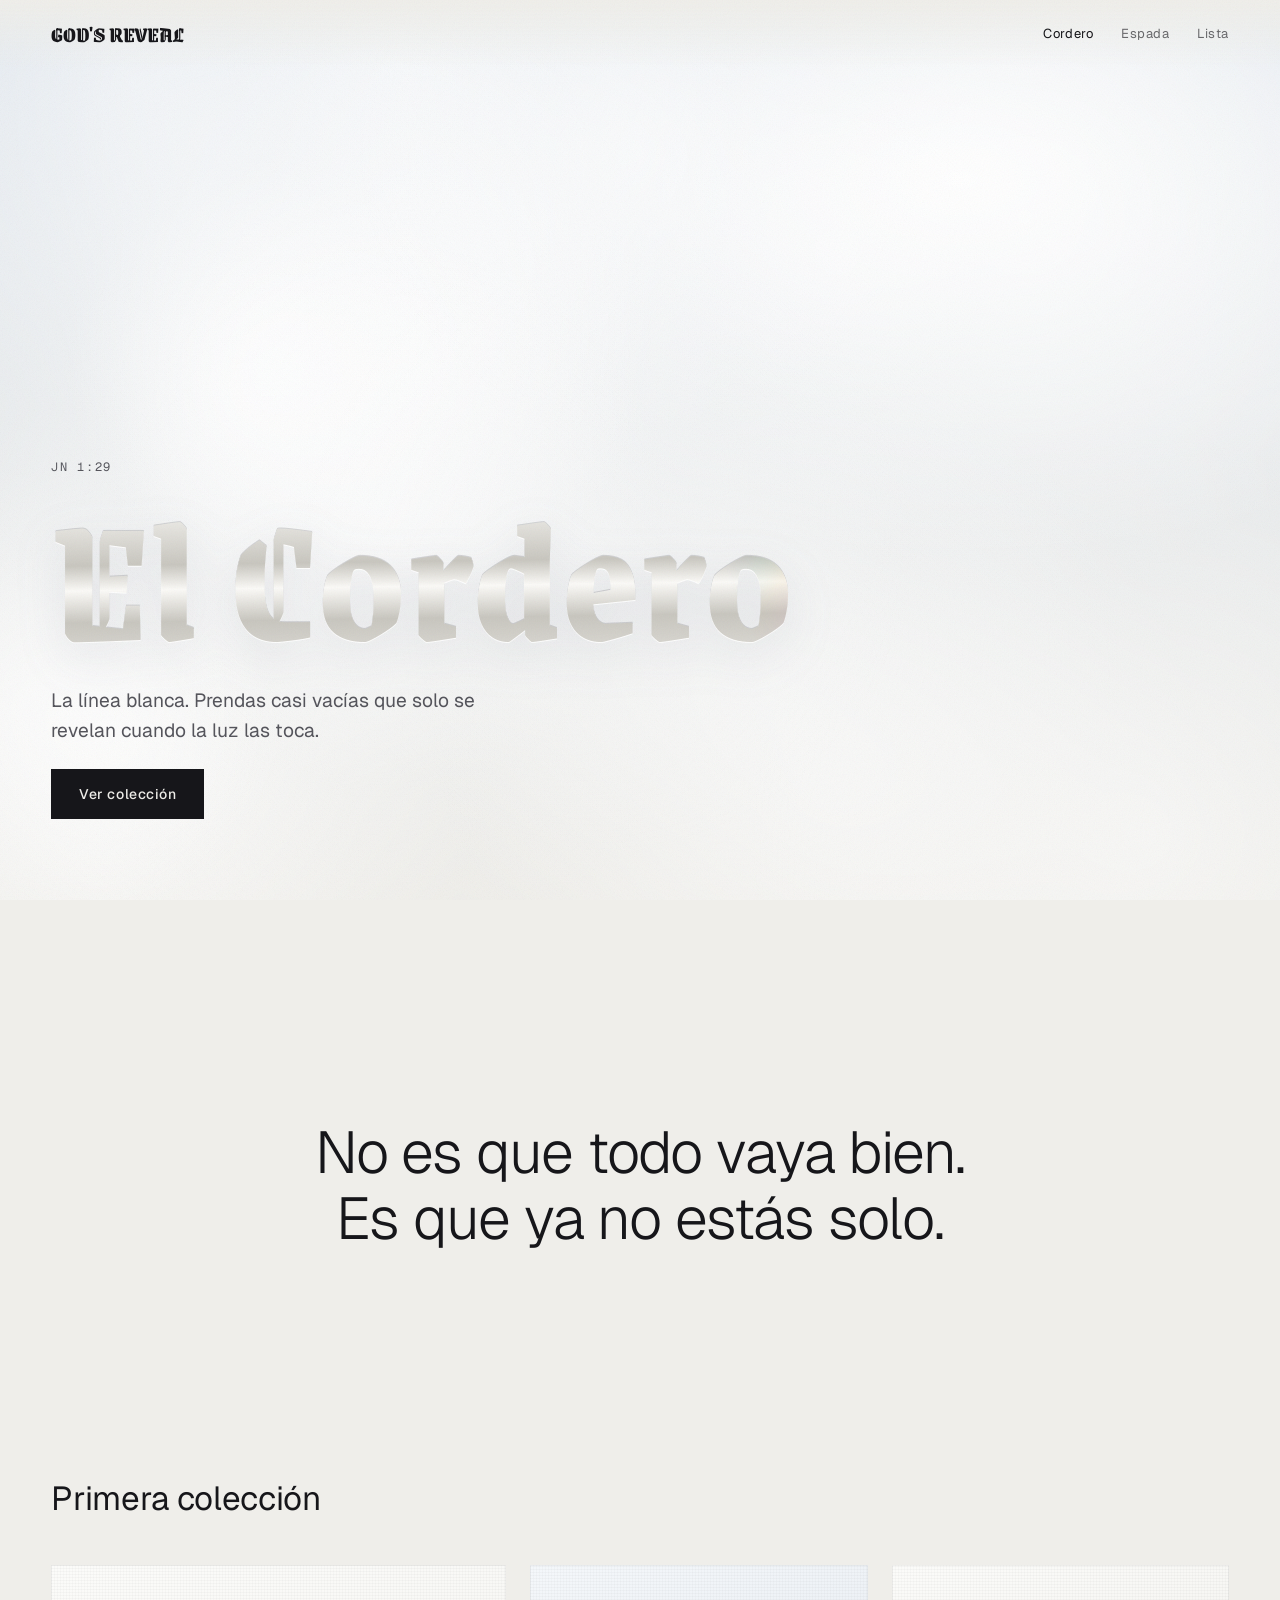
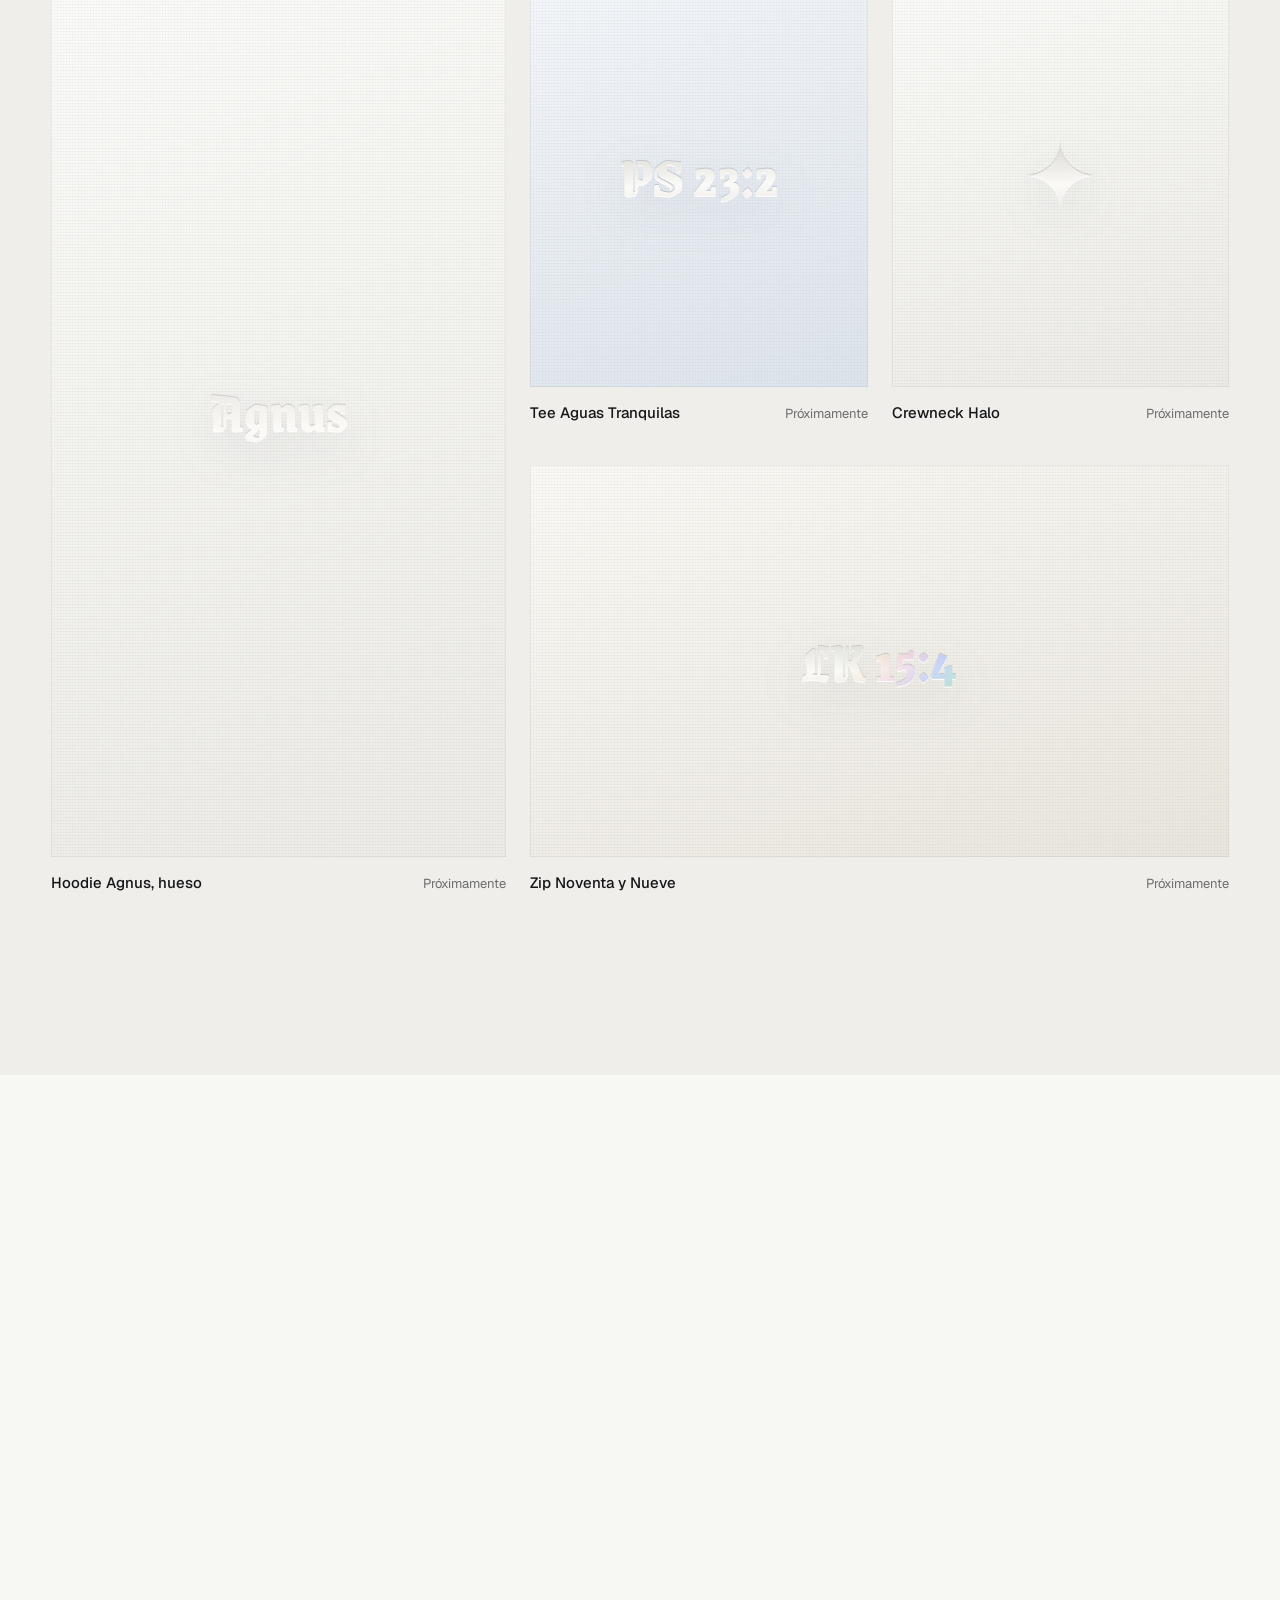
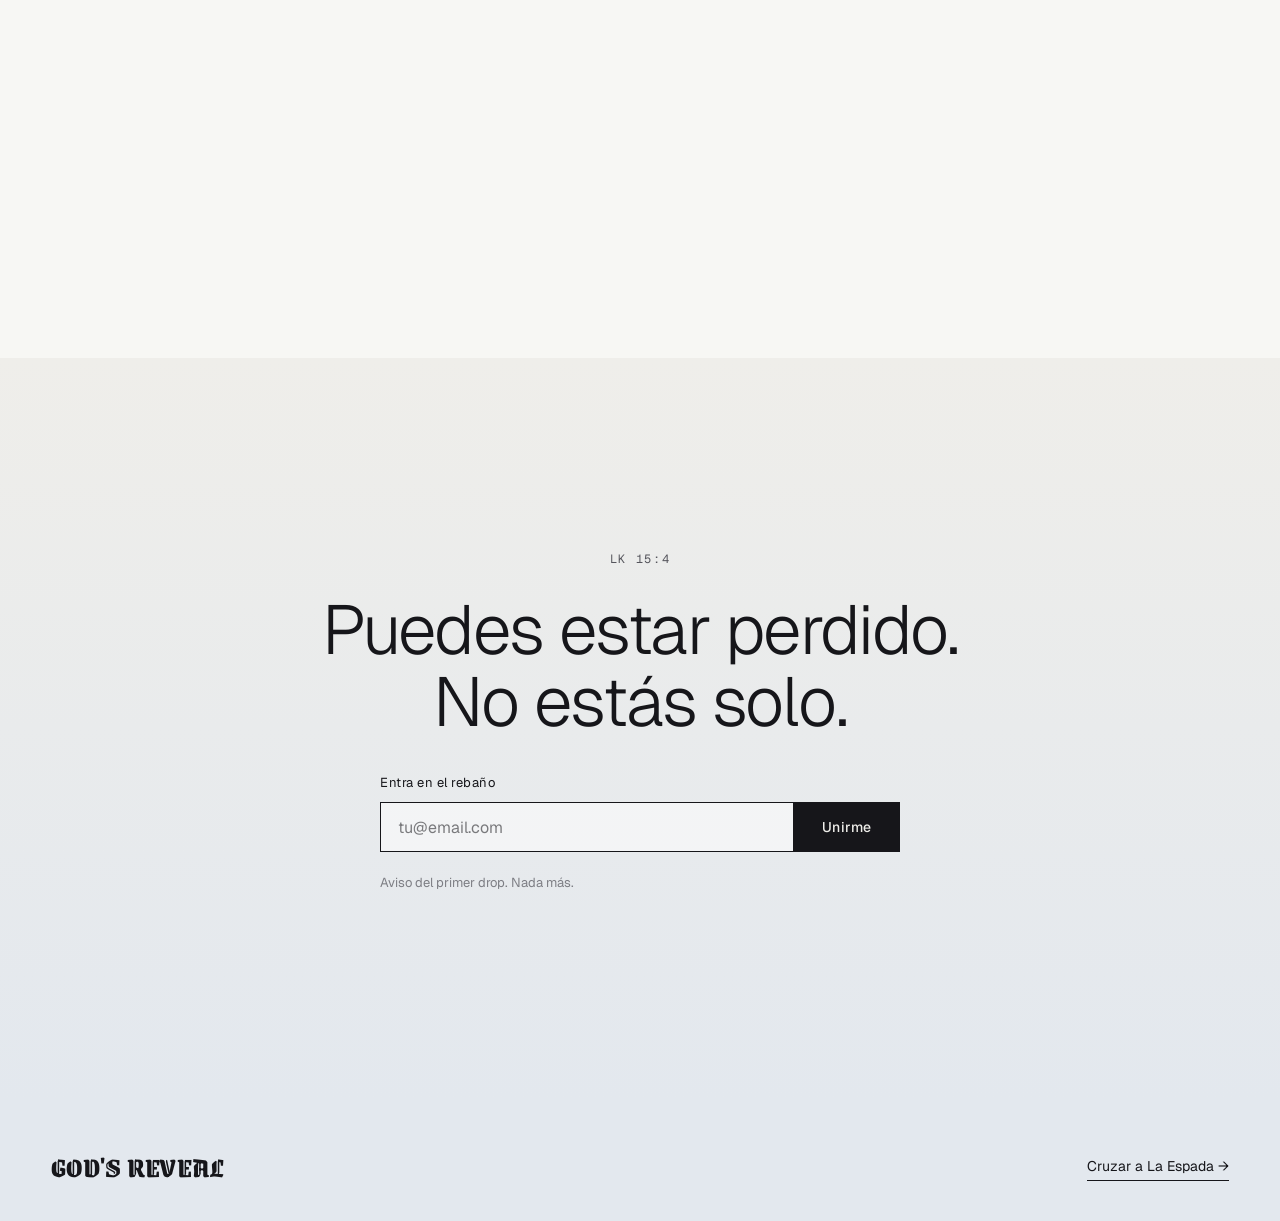
==== cordero.html @ 2a8321cd "Primera versión de la web: umbral, El Cordero y La Espada Co-Authored-By: Claude Opus 5.5 <noreply@a" ====
<!doctype html>
<html lang="es">
<head>
  <meta charset="utf-8">
  <meta name="viewport" content="width=device-width, initial-scale=1">
  <title>El Cordero | GOD'S REVEAL</title>
  <meta name="description" content="El Cordero. La línea blanca de GOD'S REVEAL: paz, luz y rebaño. Acabados en film holográfico transparente.">
  <meta name="theme-color" content="#efeeea">
  <link rel="preconnect" href="https://fonts.googleapis.com">
  <link rel="preconnect" href="https://fonts.gstatic.com" crossorigin>
  <link href="https://fonts.googleapis.com/css2?family=Geist:wght@300..700&family=Geist+Mono:wght@400;500&family=Grenze+Gotisch:wght@600..900&display=swap" rel="stylesheet">
  <link rel="stylesheet" href="assets/css/base.css">
  <link rel="stylesheet" href="assets/css/lamb.css">
</head>
<body class="lamb grain">

  <header class="nav">
    <div class="wrap">
      <a class="nav__brand" href="index.html">GOD'S REVEAL</a>
      <nav class="nav__links" aria-label="Mundos">
        <a href="cordero.html" aria-current="page">Cordero</a>
        <a href="espada.html">Espada</a>
        <a class="hide-sm" href="#rebano">Lista</a>
      </nav>
    </div>
  </header>

  <main>
    <!-- HERO -->
    <section class="l-hero">
      <canvas class="atmos" data-atmos="cloud" aria-hidden="true"></canvas>
      <div class="wrap l-hero__grid">
        <div class="l-hero__copy">
          <span class="code rv">JN 1:29</span>
          <h1 class="l-hero__title mark holo rv" data-d="1" data-light data-text="El Cordero">El Cordero</h1>
          <p class="l-hero__sub rv" data-d="2">La línea blanca. Prendas casi vacías que solo se revelan cuando la luz las toca.</p>
          <div class="rv" data-d="3">
            <a class="btn btn--solid" href="#coleccion">Ver colección</a>
          </div>
        </div>
      </div>
    </section>

    <!-- MANIFIESTO -->
    <section class="l-manifesto">
      <div class="wrap">
        <p class="l-manifesto__text rv">No es que todo vaya bien.<br>Es que ya no estás solo.</p>
      </div>
    </section>

    <!-- COLECCION -->
    <section class="l-coll" id="coleccion" aria-labelledby="coll-title">
      <div class="wrap">
        <h2 class="l-coll__title rv" id="coll-title">Primera colección</h2>
        <div class="l-coll__grid">
          <!-- TODO: foto real de producto 1600x2000 -->
          <article class="piece piece--xl rv">
            <div class="piece__media l-swatch"><span class="piece__print holo" data-light data-text="Agnus">Agnus</span></div>
            <div class="piece__meta"><span class="piece__name">Hoodie Agnus, hueso</span><span class="piece__status">Próximamente</span></div>
          </article>
          <!-- TODO: foto real de producto 1200x1500 -->
          <article class="piece rv" data-d="1">
            <div class="piece__media l-swatch l-swatch--sky"><span class="piece__print holo" data-light data-text="PS 23:2">PS 23:2</span></div>
            <div class="piece__meta"><span class="piece__name">Tee Aguas Tranquilas</span><span class="piece__status">Próximamente</span></div>
          </article>
          <!-- TODO: foto real de producto 1200x1500 -->
          <article class="piece rv" data-d="2">
            <div class="piece__media l-swatch"><span class="piece__print piece__print--sm holo" data-light data-text="✦">✦</span></div>
            <div class="piece__meta"><span class="piece__name">Crewneck Halo</span><span class="piece__status">Próximamente</span></div>
          </article>
          <!-- TODO: foto real de producto 1600x1000 -->
          <article class="piece piece--wide rv">
            <div class="piece__media l-swatch l-swatch--cream"><span class="piece__print holo" data-light data-text="LK 15:4">LK 15:4</span></div>
            <div class="piece__meta"><span class="piece__name">Zip Noventa y Nueve</span><span class="piece__status">Próximamente</span></div>
          </article>
        </div>
      </div>
    </section>

    <!-- MATERIAL -->
    <section class="l-material" aria-labelledby="mat-title">
      <div class="wrap l-material__grid">
        <div class="l-material__copy">
          <h2 class="l-material__title rv" id="mat-title">No está impreso. Está en la luz.</h2>
          <p class="rv" data-d="1">Film holográfico transparente sobre algodón pesado. De frente casi no se ve. Gíralo y aparece.</p>
          <p class="l-material__hint rv" data-d="2">Pasa el cursor por el panel. En el móvil, inclínalo.</p>
        </div>
        <div class="reveal-panel rv" data-d="1" aria-label="Panel interactivo: una cita escondida que aparece con la luz">
          <span class="reveal-panel__lit holo" data-light aria-hidden="true" data-text="1 CO&#10;13:12">1 CO<br>13:12</span>
        </div>
      </div>
    </section>

    <!-- REBAÑO -->
    <section class="l-flock" id="rebano" aria-labelledby="flock-title">
      <div class="wrap l-flock__inner">
        <span class="code rv">LK 15:4</span>
        <h2 class="l-flock__title rv" data-d="1" id="flock-title">Puedes estar perdido.<br>No estás solo.</h2>
        <form class="l-flock__form rv" data-d="2" data-list data-ok="Estás dentro. Te avisaremos antes que a nadie." novalidate>
          <div class="field">
            <label for="email-lamb">Entra en el rebaño</label>
            <div class="field__row">
              <input id="email-lamb" type="email" name="email" autocomplete="email" placeholder="tu@email.com" required aria-describedby="help-lamb">
              <button class="btn btn--solid" type="submit">Unirme</button>
            </div>
            <p class="field__help" id="help-lamb" aria-live="polite">Aviso del primer drop. Nada más.</p>
          </div>
        </form>
      </div>
    </section>
  </main>

  <footer class="foot">
    <div class="wrap">
      <span class="mark foot__mark">GOD'S REVEAL</span>
      <a class="foot__cross" href="espada.html">Cruzar a La Espada <span aria-hidden="true">→</span></a>
    </div>
  </footer>

  <script src="assets/js/site.js" defer></script>
</body>
</html>
---- assets/css/base.css ----
/* GOD'S REVEAL - base
   Regla de oro: nada se muestra del todo. Todo se revela. */

:root {
  --bone: #efeeea;
  --paper: #f7f7f4;
  --mist: #dde3ea;
  --smoke: #8a8a91;
  --char: #1c1c20;
  --ink: #0d0d0f;

  --font-mark: "Grenze Gotisch", serif;
  --font-sans: "Geist", system-ui, sans-serif;
  --font-mono: "Geist Mono", ui-monospace, monospace;

  --ease: cubic-bezier(0.16, 1, 0.3, 1);
  --gutter: clamp(16px, 4vw, 56px);
  --max: 1400px;

  /* z-index scale */
  --z-atmos: 0;
  --z-content: 1;
  --z-nav: 20;
  --z-grain: 40;
  --z-veil: 60;
}

*, *::before, *::after { box-sizing: border-box; }
html { -webkit-text-size-adjust: 100%; }
body {
  margin: 0;
  font-family: var(--font-sans);
  font-size: 16px;
  line-height: 1.6;
  -webkit-font-smoothing: antialiased;
  text-rendering: optimizeLegibility;
  overflow-x: hidden;
}
img { max-width: 100%; display: block; }
a { color: inherit; text-decoration: none; }
button, input { font: inherit; color: inherit; }

.wrap { width: 100%; max-width: var(--max); margin: 0 auto; padding: 0 var(--gutter); }
.sr-only {
  position: absolute; width: 1px; height: 1px; padding: 0; margin: -1px;
  overflow: hidden; clip: rect(0 0 0 0); white-space: nowrap; border: 0;
}

:focus-visible { outline: 2px solid currentColor; outline-offset: 4px; }

/* ---------- wordmark ---------- */
.mark {
  font-family: var(--font-mark);
  font-weight: 800;
  letter-spacing: 0.01em;
  line-height: 0.92;
}

.code {
  font-family: var(--font-mono);
  font-size: 12px;
  letter-spacing: 0.14em;
  text-transform: uppercase;
}

/* ---------- holographic transparent film ----------
   Imita PET holografico transparente: casi sin color propio,
   la luz (puntero / giroscopio) rompe el material en destellos prismaticos. */
/* Capa 1 (el propio texto): film casi incoloro, solo se lee por el relieve.
   Capa 2 (::after con data-text): destellos espectrales que SOLO aparecen
   donde cae la luz, como el PET holografico transparente real. */
.holo {
  --mx: 50%;
  --my: 40%;
  --spin: 0deg;
  position: relative;
  /* nacar: casi blanco, con un pliegue de luz que sigue al puntero */
  background:
    linear-gradient(calc(160deg + var(--spin) * 0.1),
      var(--holo-hi, #fbfaf7) 0%, var(--holo-base, #d2d0ca) 38%,
      var(--holo-hi, #fbfaf7) 52%, var(--holo-base, #d2d0ca) 70%, var(--holo-lo, #e4e2dd) 100%);
  -webkit-background-clip: text;
  background-clip: text;
  color: transparent;
  filter:
    drop-shadow(0 1px 0 rgb(255 255 255 / 0.9))
    drop-shadow(0 -1px 0 rgb(30 32 40 / 0.16))
    drop-shadow(0 14px 24px rgb(90 100 120 / 0.12));
}
.holo[data-text]::after {
  content: attr(data-text);
  white-space: pre-line;
  position: absolute; inset: 0;
  padding: inherit;
  display: inherit; place-items: inherit; text-align: inherit;
  text-shadow: none;
  background:
    radial-gradient(circle at var(--mx) var(--my), rgb(255 255 255 / 0.95) 0%, transparent 12%),
    repeating-linear-gradient(calc(100deg + var(--spin) * 0.15),
      #93a9ff 0%, #86dcc0 3.5%, #f1cf86 7%, #eea3cb 10.5%, #93a9ff 14%);
  -webkit-background-clip: text;
  background-clip: text;
  color: transparent;
  -webkit-mask-image: radial-gradient(circle at var(--mx) var(--my), #000 0%, rgb(0 0 0 / 0.55) 16%, transparent 38%);
  mask-image: radial-gradient(circle at var(--mx) var(--my), #000 0%, rgb(0 0 0 / 0.55) 16%, transparent 38%);
  pointer-events: none;
}

/* chrome variant for the dark world */
.holo--chrome {
  --mx: 50%;
  --my: 40%;
  --spin: 0deg;
  background:
    radial-gradient(circle at var(--mx) var(--my), rgb(255 255 255 / 0.9), transparent 16%),
    conic-gradient(from var(--spin) at var(--mx) var(--my),
      rgb(150 170 255 / 0.30), rgb(140 225 200 / 0.30), rgb(245 215 150 / 0.30),
      rgb(240 170 210 / 0.30), rgb(150 170 255 / 0.30)),
    linear-gradient(180deg, #f6f6f8 0%, #b9b9c1 38%, #ececf0 50%, #6c6c74 64%, #d4d4da 100%);
  -webkit-background-clip: text;
  background-clip: text;
  color: transparent;
  filter: drop-shadow(0 2px 14px rgb(0 0 0 / 0.55));
}

/* ---------- nav ---------- */
.nav {
  position: fixed; inset: 0 0 auto 0; z-index: var(--z-nav);
  height: 68px;
  display: flex; align-items: center;
}
.nav .wrap { display: flex; align-items: center; justify-content: space-between; gap: 24px; }
.nav__brand { font-family: var(--font-mark); font-weight: 800; font-size: 22px; line-height: 1; }
.nav__links { display: flex; gap: 28px; font-size: 13px; letter-spacing: 0.04em; }
.nav__links a { opacity: 0.62; transition: opacity 0.3s var(--ease); }
.nav__links a:hover, .nav__links a[aria-current="page"] { opacity: 1; }

/* ---------- buttons ---------- */
.btn {
  display: inline-flex; align-items: center; justify-content: center; gap: 10px;
  height: 50px; padding: 0 28px;
  border: 0; border-radius: 0;
  font-size: 14px; font-weight: 500; letter-spacing: 0.04em;
  white-space: nowrap; cursor: pointer;
  transition: transform 0.3s var(--ease), opacity 0.3s var(--ease);
}
.btn:active { transform: translateY(1px) scale(0.99); }
.btn--ghost { background: transparent; box-shadow: inset 0 0 0 1px currentColor; }

/* ---------- reveal on view ---------- */
.rv { opacity: 0; transform: translateY(24px); transition: opacity 1.1s var(--ease), transform 1.1s var(--ease); }
.rv.is-in { opacity: 1; transform: none; }
.rv[data-d="1"] { transition-delay: 0.08s; }
.rv[data-d="2"] { transition-delay: 0.16s; }
.rv[data-d="3"] { transition-delay: 0.24s; }

/* ---------- atmosphere canvas + grain ---------- */
.atmos { position: absolute; inset: 0; width: 100%; height: 100%; z-index: var(--z-atmos); pointer-events: none; }
.grain::after {
  content: ""; position: fixed; inset: 0; z-index: var(--z-grain); pointer-events: none;
  opacity: var(--grain, 0.07);
  background-image: url("data:image/svg+xml,%3Csvg xmlns='http://www.w3.org/2000/svg' width='160' height='160'%3E%3Cfilter id='n'%3E%3CfeTurbulence type='fractalNoise' baseFrequency='0.85' numOctaves='3' stitchTiles='stitch'/%3E%3C/filter%3E%3Crect width='100%25' height='100%25' filter='url(%23n)'/%3E%3C/svg%3E");
  mix-blend-mode: multiply;
}

/* ---------- product slots ---------- */
.piece { display: flex; flex-direction: column; gap: 14px; }
.piece__media {
  position: relative; overflow: hidden;
  aspect-ratio: 4 / 5;
}
.piece__media::before {
  /* fabric weave */
  content: ""; position: absolute; inset: 0;
  background-image:
    repeating-linear-gradient(0deg, rgb(0 0 0 / 0.025) 0 1px, transparent 1px 3px),
    repeating-linear-gradient(90deg, rgb(0 0 0 / 0.02) 0 1px, transparent 1px 3px);
}
.piece__print {
  position: absolute; inset: 0; display: grid; place-items: center;
  font-family: var(--font-mark); font-weight: 800;
  font-size: clamp(34px, 4.4vw, 64px); text-align: center; line-height: 0.9;
  padding: 12%;
  transition: transform 0.9s var(--ease);
}
.piece:hover .piece__print { transform: scale(1.03); }
.piece__meta { display: flex; justify-content: space-between; align-items: baseline; gap: 16px; }
.piece__name { font-size: 15px; font-weight: 500; }
.piece__status { font-size: 13px; opacity: 0.6; white-space: nowrap; }

/* ---------- form ---------- */
.field { display: flex; flex-direction: column; gap: 8px; }
.field label { font-size: 13px; letter-spacing: 0.04em; }
.field__row { display: flex; gap: 0; }
.field input {
  flex: 1; min-width: 0; height: 50px; padding: 0 18px;
  border: 0; border-radius: 0; background: transparent;
  box-shadow: inset 0 0 0 1px currentColor;
}
.field input::placeholder { color: inherit; opacity: 0.55; }
.field__help { font-size: 13px; opacity: 0.72; min-height: 1.6em; }
.field__help[data-state="error"] { opacity: 1; }

/* ---------- footer ---------- */
.foot { padding: 56px 0 40px; font-size: 13px; }
.foot .wrap { display: flex; flex-wrap: wrap; gap: 20px 40px; justify-content: space-between; align-items: center; }

@media (max-width: 767px) {
  .nav__links { gap: 18px; }
  .nav__links .hide-sm { display: none; }
  .field__row { flex-direction: column; gap: 10px; }
}

@media (prefers-reduced-motion: reduce) {
  *, *::before, *::after { animation-duration: 0.01ms !important; animation-iteration-count: 1 !important; transition-duration: 0.01ms !important; }
  .rv { opacity: 1; transform: none; }
}
---- assets/css/lamb.css ----
/* EL CORDERO - la linea blanca */

.lamb {
  --bg: var(--bone);
  --fg: #16161a;
  --muted: #55555c;
  --holo-base: #c9c7c0;
  --grain: 0.06;
  background: var(--bg);
  color: var(--fg);
}
.lamb .nav { color: var(--fg); background: linear-gradient(var(--bg), rgb(239 238 234 / 0)); }
.btn--solid { background: var(--fg); color: var(--bone); }
.btn--solid:hover { opacity: 0.86; }

/* ---------- hero ---------- */
.l-hero {
  position: relative; isolation: isolate; overflow: hidden;
  min-height: 100dvh;
  display: flex; align-items: flex-end;
  padding: 96px 0 clamp(48px, 9vh, 96px);
  background:
    radial-gradient(90% 70% at 75% 20%, #ffffff 0%, transparent 60%),
    linear-gradient(180deg, #dfe6ee 0%, #e9ecee 45%, var(--bg) 100%);
}
.l-hero__grid { position: relative; z-index: var(--z-content); }
.l-hero__copy { display: flex; flex-direction: column; gap: 22px; max-width: 900px; }
.l-hero__copy .code { color: var(--muted); }
.l-hero__title {
  margin: 0;
  font-size: clamp(76px, 14vw, 220px);
  line-height: 0.86;
  padding-bottom: 0.06em;
}
.l-hero__sub { margin: 0; font-size: clamp(17px, 1.5vw, 20px); color: var(--muted); max-width: 34ch; }

/* ---------- manifesto ---------- */
.l-manifesto { padding: clamp(120px, 18vw, 220px) 0; }
.l-manifesto__text {
  margin: 0 auto; text-align: center;
  font-size: clamp(32px, 4.6vw, 68px); font-weight: 300; line-height: 1.12; letter-spacing: -0.02em;
  max-width: 18ch;
}

/* ---------- collection ---------- */
.l-coll { padding-bottom: clamp(96px, 14vw, 180px); }
.l-coll__title { margin: 0 0 40px; font-size: clamp(26px, 2.6vw, 36px); font-weight: 400; letter-spacing: -0.01em; }
.l-coll__grid {
  display: grid; gap: 40px 24px;
  grid-template-columns: 1.35fr 1fr 1fr;
  grid-template-areas:
    "xl a b"
    "xl w w";
}
.piece--xl { grid-area: xl; }
.piece--wide { grid-area: w; }
.piece--wide .piece__media { aspect-ratio: 16 / 9; }
.l-coll__grid > .piece:nth-child(2) { grid-area: a; }
.l-coll__grid > .piece:nth-child(3) { grid-area: b; }
.piece--xl .piece__media { aspect-ratio: auto; height: 100%; min-height: 520px; }

.l-swatch { background: linear-gradient(160deg, #fbfbf9 0%, #ecebe6 100%); box-shadow: inset 0 0 0 1px rgb(20 20 30 / 0.05); }
.l-swatch--sky { background: linear-gradient(160deg, #f4f7fa 0%, #dde4ec 100%); }
.l-swatch--cream { background: linear-gradient(160deg, #faf9f5 0%, #e9e6dd 100%); }
.piece__print--sm { font-family: var(--font-sans); font-weight: 300; font-size: clamp(56px, 7vw, 110px); }

/* ---------- material ---------- */
.l-material { padding: clamp(96px, 12vw, 160px) 0; background: var(--paper); }
.l-material__grid { display: grid; grid-template-columns: 1fr 1.1fr; gap: clamp(40px, 6vw, 96px); align-items: center; }
.l-material__copy { display: flex; flex-direction: column; gap: 18px; max-width: 44ch; }
.l-material__copy p { margin: 0; color: var(--muted); font-size: 17px; }
.l-material__title { margin: 0; font-size: clamp(34px, 4vw, 56px); font-weight: 400; line-height: 1.05; letter-spacing: -0.02em; }
.l-material__hint { font-family: var(--font-mono); font-size: 12px !important; letter-spacing: 0.08em; }

.reveal-panel {
  position: relative; aspect-ratio: 1 / 1; overflow: hidden;
  display: grid; place-items: center;
  background: linear-gradient(150deg, #fdfdfc 0%, #eeede9 100%);
  box-shadow: inset 0 0 0 1px rgb(20 20 30 / 0.06), 0 30px 80px -40px rgb(80 90 110 / 0.35);
  font-family: var(--font-mark); font-weight: 900;
  font-size: clamp(72px, 11vw, 180px); line-height: 0.85; text-align: center;
}
/* aqui el film es de verdad casi invisible: solo la luz lo delata */
.reveal-panel__lit { --holo-base: #eceae5; }
.reveal-panel__lit::after {
  -webkit-mask-image: radial-gradient(circle at var(--mx) var(--my), #000 0%, rgb(0 0 0 / 0.6) 22%, transparent 48%) !important;
  mask-image: radial-gradient(circle at var(--mx) var(--my), #000 0%, rgb(0 0 0 / 0.6) 22%, transparent 48%) !important;
}

/* ---------- flock ---------- */
.l-flock {
  padding: clamp(110px, 15vw, 200px) 0;
  background: linear-gradient(180deg, var(--bg) 0%, #e3e8ee 100%);
}
.l-flock__inner { display: flex; flex-direction: column; align-items: center; text-align: center; gap: 24px; }
.l-flock__inner .code { color: var(--muted); }
.l-flock__title { margin: 0; font-size: clamp(38px, 5.4vw, 80px); font-weight: 300; line-height: 1.04; letter-spacing: -0.025em; }
.l-flock__form { width: min(100%, 520px); margin-top: 12px; text-align: left; }
.l-flock__form .field__help { color: var(--muted); }
.l-flock__form input { background: rgb(255 255 255 / 0.5); }

/* ---------- footer ---------- */
.lamb .foot { background: #e3e8ee; color: var(--fg); }
.foot__mark { font-size: 28px; }
.foot__cross { font-size: 14px; border-bottom: 1px solid currentColor; padding-bottom: 2px; }

@media (max-width: 1023px) {
  .l-coll__grid { grid-template-columns: 1fr 1fr; grid-template-areas: "xl xl" "a b" "w w"; }
  .piece--xl .piece__media { min-height: 0; aspect-ratio: 4 / 5; height: auto; }
}
@media (max-width: 767px) {
  .l-hero { padding-bottom: 56px; }
  .l-coll__grid { grid-template-columns: 1fr; grid-template-areas: "xl" "a" "b" "w"; gap: 36px; }
  .piece--wide .piece__media { aspect-ratio: 4 / 5; }
  .l-material__grid { grid-template-columns: 1fr; }
}
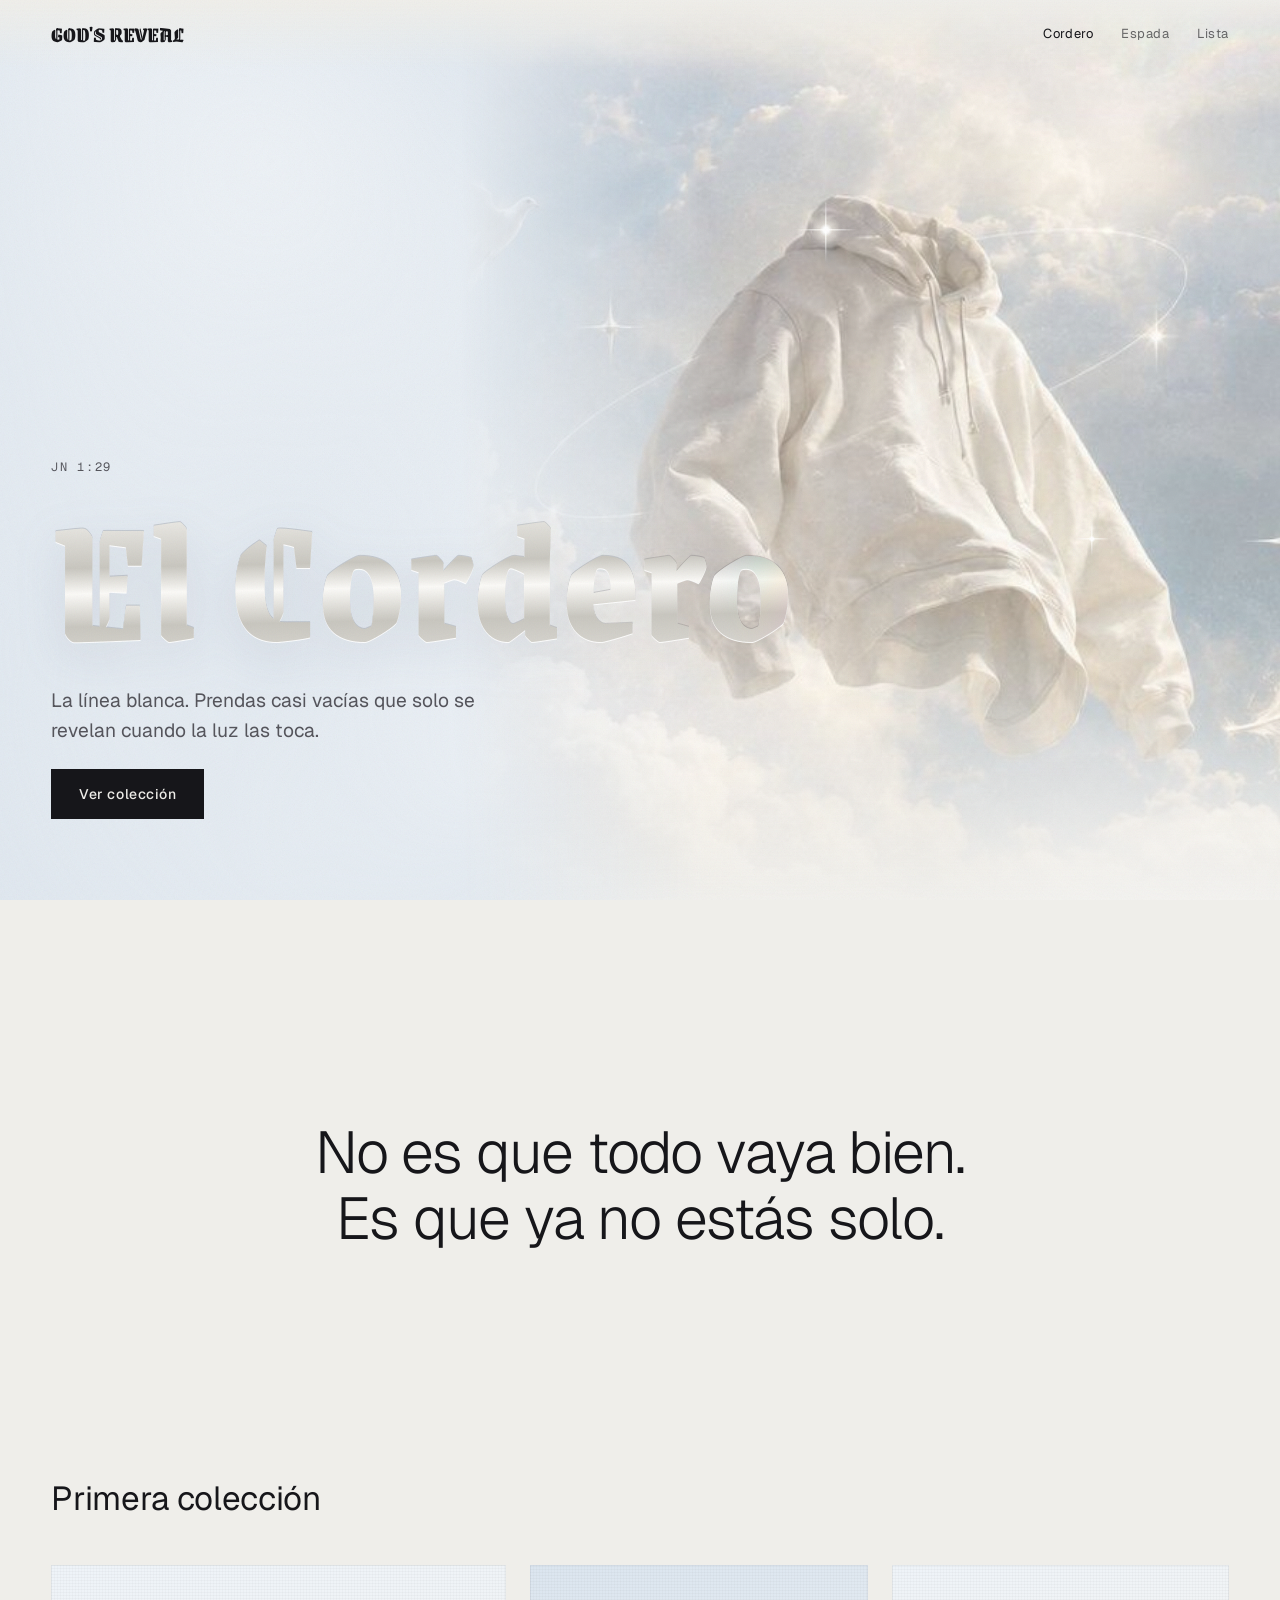
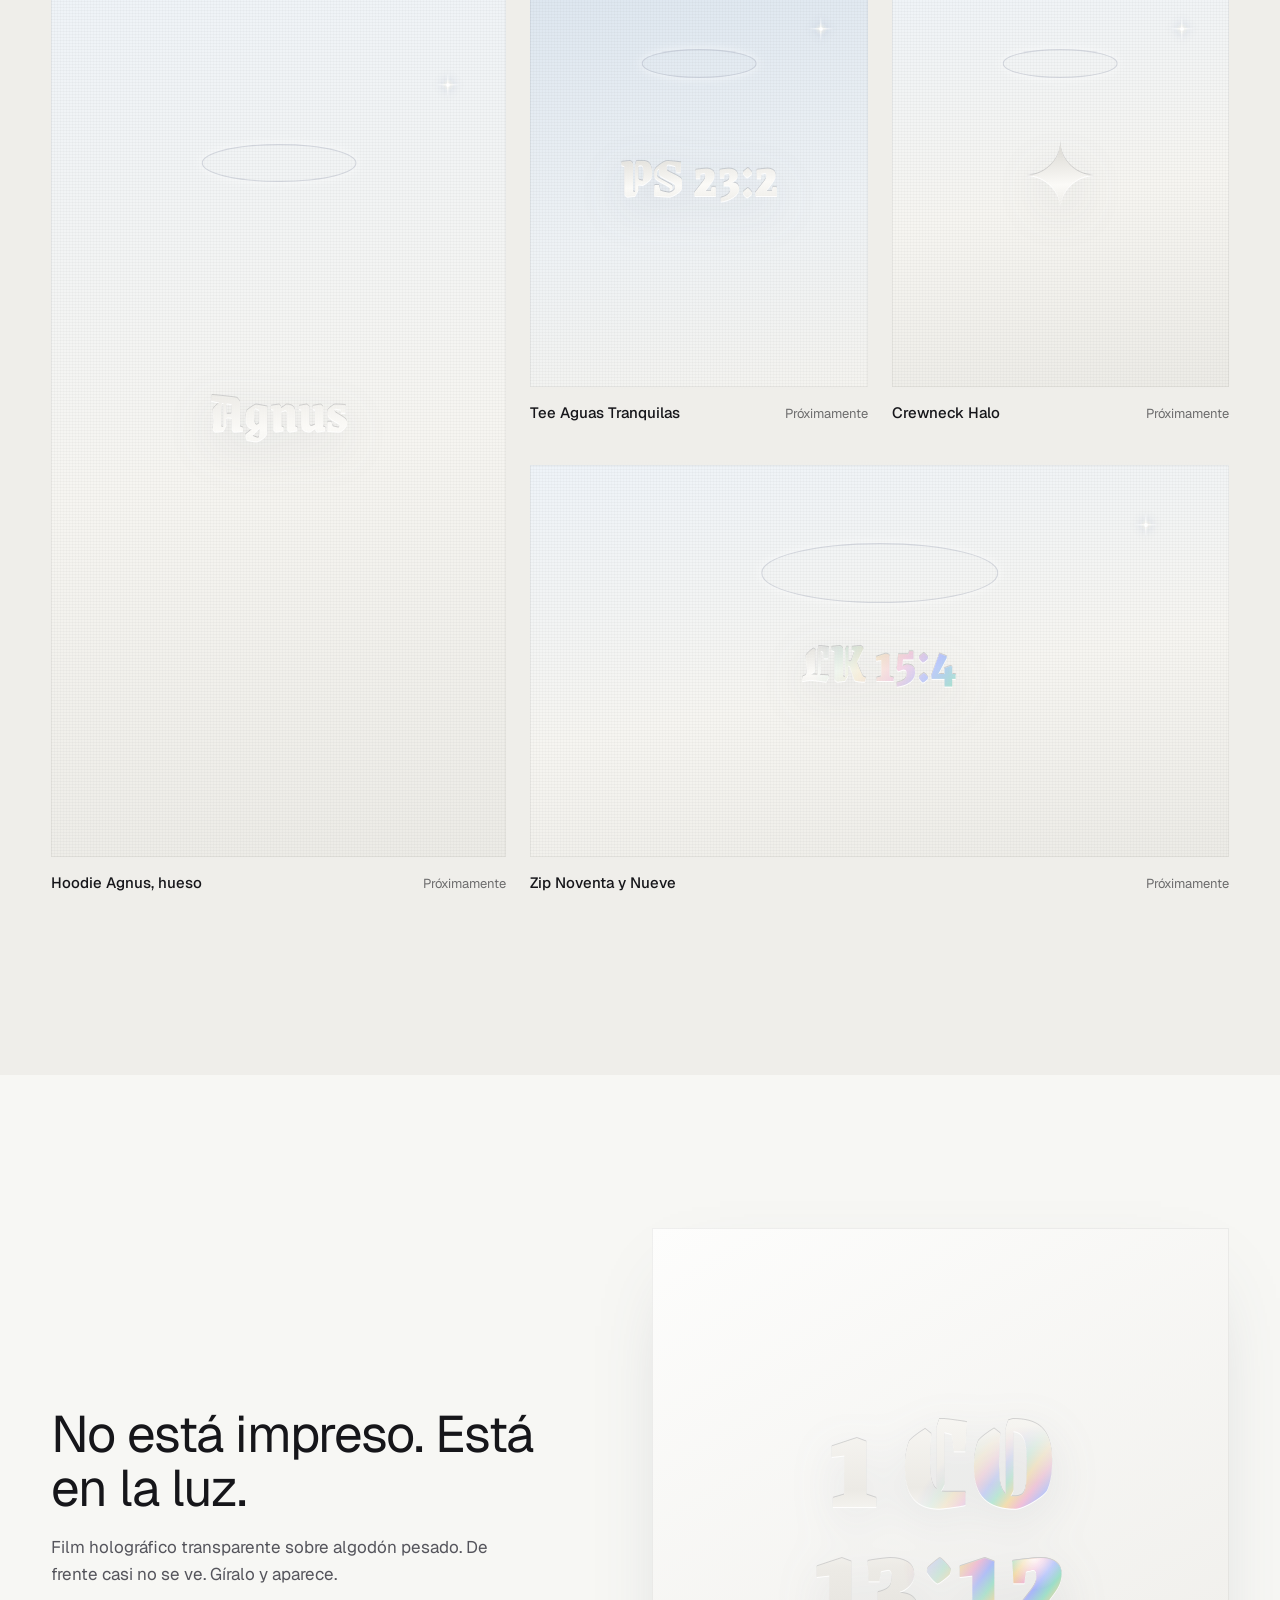
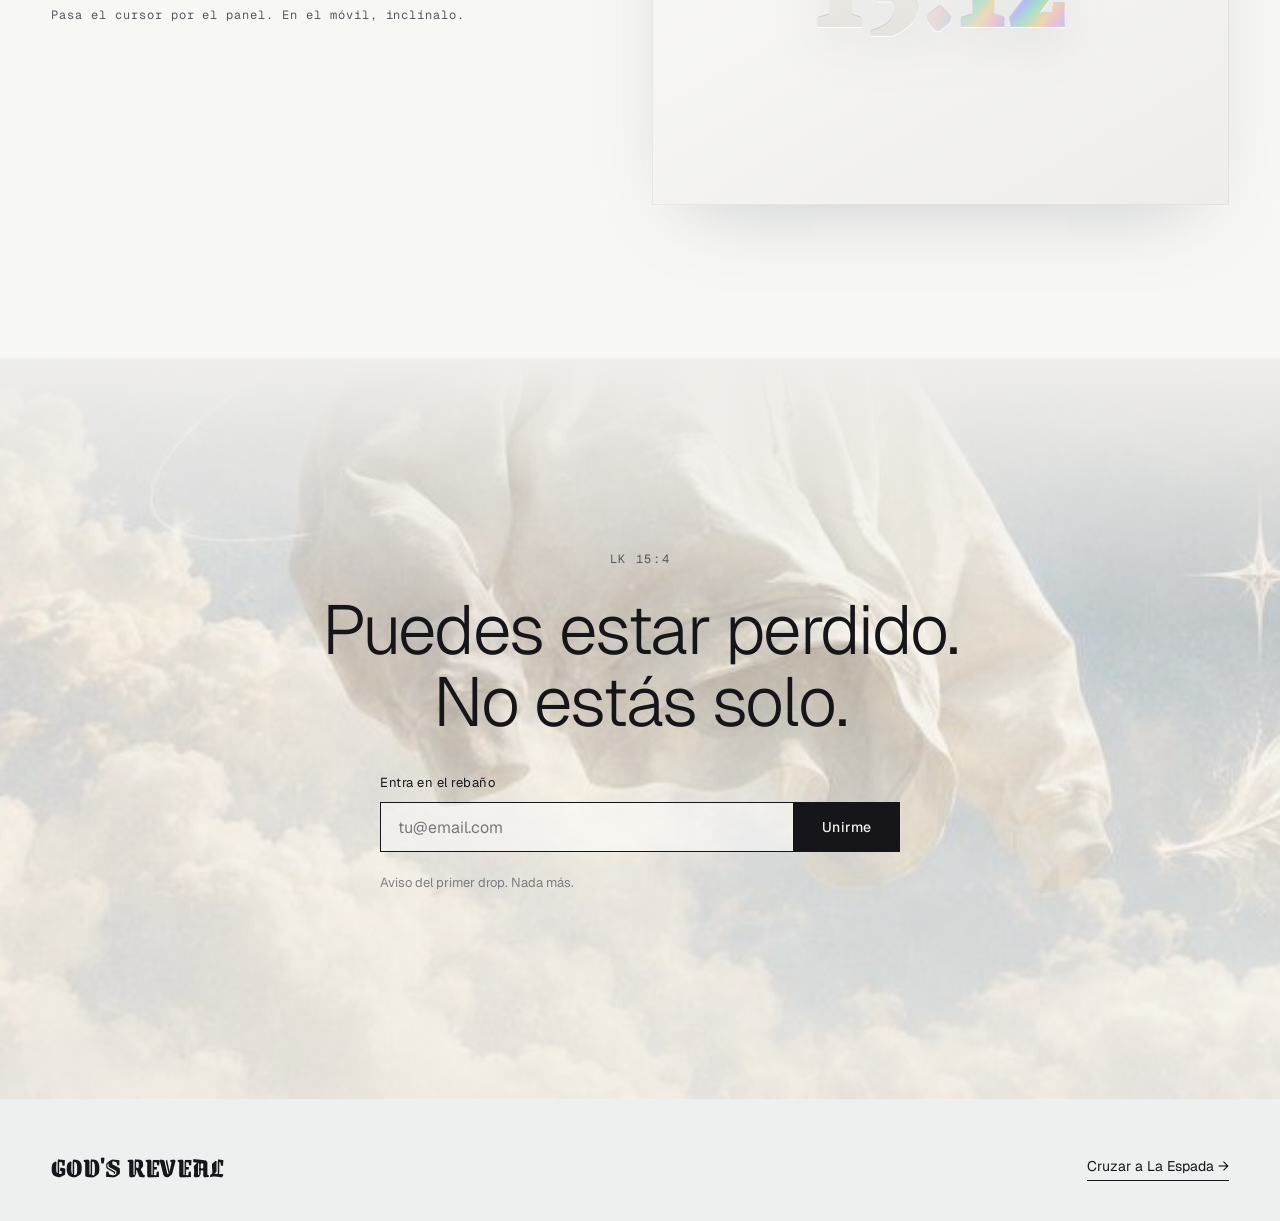
==== commit cfef2f7b: "Estética del póster: ángel, velo y cielo; halos y destellos Co-Authored-By: Claude Opus 5.5 <noreply" ====
--- a/cordero.html
+++ b/cordero.html
@@ -28,7 +28,10 @@
   <main>
     <!-- HERO -->
     <section class="l-hero">
+      <span class="l-hero__media" aria-hidden="true"></span>
       <canvas class="atmos" data-atmos="cloud" aria-hidden="true"></canvas>
+      <span class="glint glint--lg" style="left:62%;top:22%" aria-hidden="true"></span>
+      <span class="glint" style="left:84%;top:58%" aria-hidden="true"></span>
       <div class="wrap l-hero__grid">
         <div class="l-hero__copy">
           <span class="code rv">JN 1:29</span>
@@ -55,22 +58,22 @@
         <div class="l-coll__grid">
           <!-- TODO: foto real de producto 1600x2000 -->
           <article class="piece piece--xl rv">
-            <div class="piece__media l-swatch"><span class="piece__print holo" data-light data-text="Agnus">Agnus</span></div>
+            <div class="piece__media l-swatch"><span class="halo piece__halo" aria-hidden="true"></span><span class="glint piece__glint" aria-hidden="true"></span><span class="piece__print holo" data-light data-text="Agnus">Agnus</span></div>
             <div class="piece__meta"><span class="piece__name">Hoodie Agnus, hueso</span><span class="piece__status">Próximamente</span></div>
           </article>
           <!-- TODO: foto real de producto 1200x1500 -->
           <article class="piece rv" data-d="1">
-            <div class="piece__media l-swatch l-swatch--sky"><span class="piece__print holo" data-light data-text="PS 23:2">PS 23:2</span></div>
+            <div class="piece__media l-swatch l-swatch--sky"><span class="halo piece__halo" aria-hidden="true"></span><span class="glint piece__glint" aria-hidden="true"></span><span class="piece__print holo" data-light data-text="PS 23:2">PS 23:2</span></div>
             <div class="piece__meta"><span class="piece__name">Tee Aguas Tranquilas</span><span class="piece__status">Próximamente</span></div>
           </article>
           <!-- TODO: foto real de producto 1200x1500 -->
           <article class="piece rv" data-d="2">
-            <div class="piece__media l-swatch"><span class="piece__print piece__print--sm holo" data-light data-text="✦">✦</span></div>
+            <div class="piece__media l-swatch"><span class="halo piece__halo" aria-hidden="true"></span><span class="glint piece__glint" aria-hidden="true"></span><span class="piece__print piece__print--sm holo" data-light data-text="✦">✦</span></div>
             <div class="piece__meta"><span class="piece__name">Crewneck Halo</span><span class="piece__status">Próximamente</span></div>
           </article>
           <!-- TODO: foto real de producto 1600x1000 -->
           <article class="piece piece--wide rv">
-            <div class="piece__media l-swatch l-swatch--cream"><span class="piece__print holo" data-light data-text="LK 15:4">LK 15:4</span></div>
+            <div class="piece__media l-swatch l-swatch--cream"><span class="halo piece__halo" aria-hidden="true"></span><span class="glint piece__glint" aria-hidden="true"></span><span class="piece__print holo" data-light data-text="LK 15:4">LK 15:4</span></div>
             <div class="piece__meta"><span class="piece__name">Zip Noventa y Nueve</span><span class="piece__status">Próximamente</span></div>
           </article>
         </div>
@@ -93,6 +96,7 @@
 
     <!-- REBAÑO -->
     <section class="l-flock" id="rebano" aria-labelledby="flock-title">
+      <span class="l-flock__media" aria-hidden="true"></span>
       <div class="wrap l-flock__inner">
         <span class="code rv">LK 15:4</span>
         <h2 class="l-flock__title rv" data-d="1" id="flock-title">Puedes estar perdido.<br>No estás solo.</h2>
--- a/assets/css/base.css
+++ b/assets/css/base.css
@@ -123,6 +123,33 @@
   filter: drop-shadow(0 2px 14px rgb(0 0 0 / 0.55));
 }
 
+/* ---------- ornaments from the poster: star glints and halos ---------- */
+.glint {
+  --s: 34px;
+  position: absolute; display: inline-block; width: var(--s); height: var(--s);
+  pointer-events: none;
+  background:
+    radial-gradient(circle, rgb(255 255 255 / 0.95) 0 6%, rgb(255 250 235 / 0.35) 14%, transparent 34%),
+    linear-gradient(90deg, transparent 0%, rgb(255 255 255 / 0.9) 50%, transparent 100%) center / 100% 1.5px no-repeat,
+    linear-gradient(0deg, transparent 0%, rgb(255 255 255 / 0.9) 50%, transparent 100%) center / 1.5px 100% no-repeat;
+  filter: drop-shadow(0 0 6px rgb(255 255 255 / 0.8));
+}
+.glint--sm { --s: 22px; position: relative; flex: none; }
+.glint--lg { --s: 64px; }
+@media (prefers-reduced-motion: no-preference) {
+  .glint { animation: twinkle 4.2s ease-in-out infinite; }
+  .glint:nth-of-type(2n) { animation-delay: -1.7s; }
+}
+@keyframes twinkle { 0%, 100% { opacity: 0.55; transform: scale(0.85); } 50% { opacity: 1; transform: scale(1.08); } }
+
+.halo {
+  position: absolute; display: block; aspect-ratio: 4 / 1;
+  border-radius: 50%;
+  box-shadow: inset 0 0 0 1.5px rgb(235 235 240 / 0.85), 0 0 12px rgb(255 255 255 / 0.4);
+  transform: translateX(-50%);
+  pointer-events: none;
+}
+
 /* ---------- nav ---------- */
 .nav {
   position: fixed; inset: 0 0 auto 0; z-index: var(--z-nav);
--- a/assets/css/lamb.css
+++ b/assets/css/lamb.css
@@ -114,3 +114,33 @@
   .piece--wide .piece__media { aspect-ratio: 4 / 5; }
   .l-material__grid { grid-template-columns: 1fr; }
 }
+
+/* ---------- poster aesthetic: sky, halos, glints ---------- */
+.l-hero { background: #dfe7ef; }
+.l-hero__media {
+  position: absolute; inset: 0 0 0 36%; z-index: var(--z-atmos);
+  background:
+    linear-gradient(0deg, var(--bg) 0%, rgb(239 238 234 / 0) 22%),
+    url("../img/sky.jpg") 50% 40% / cover no-repeat;
+  -webkit-mask-image: linear-gradient(90deg, transparent 0%, #000 30%);
+  mask-image: linear-gradient(90deg, transparent 0%, #000 30%);
+}
+@media (max-width: 767px) {
+  .l-hero__media { inset: 0; -webkit-mask-image: linear-gradient(0deg, transparent 20%, #000 60%); mask-image: linear-gradient(0deg, transparent 20%, #000 60%); }
+}
+.l-hero .atmos { opacity: 0.55; }
+.l-hero .glint { z-index: var(--z-content); }
+
+.piece__halo { left: 50%; top: 20%; width: 34%; opacity: 0.7; box-shadow: inset 0 0 0 1.2px rgb(170 175 190 / 0.6), 0 0 10px rgb(255 255 255 / 0.9); }
+.piece__glint { right: 10%; top: 12%; --s: 26px; filter: drop-shadow(0 0 4px rgb(180 190 210 / 0.9)); }
+.l-swatch { background: linear-gradient(170deg, #eef3f8 0%, #f6f5f1 55%, #ecebe6 100%); }
+.l-swatch--sky { background: linear-gradient(170deg, #dbe5ef 0%, #eef2f5 60%, #f4f3ef 100%); }
+
+.l-flock { position: relative; isolation: isolate; overflow: hidden; }
+.l-flock__media {
+  position: absolute; inset: 0; z-index: -1;
+  background:
+    linear-gradient(180deg, var(--bg) 0%, rgb(239 238 234 / 0.35) 35%, rgb(239 238 234 / 0.55) 100%),
+    url("../img/clouds.jpg") center 60% / cover no-repeat;
+}
+.lamb .foot { background: #eef0f0; }
